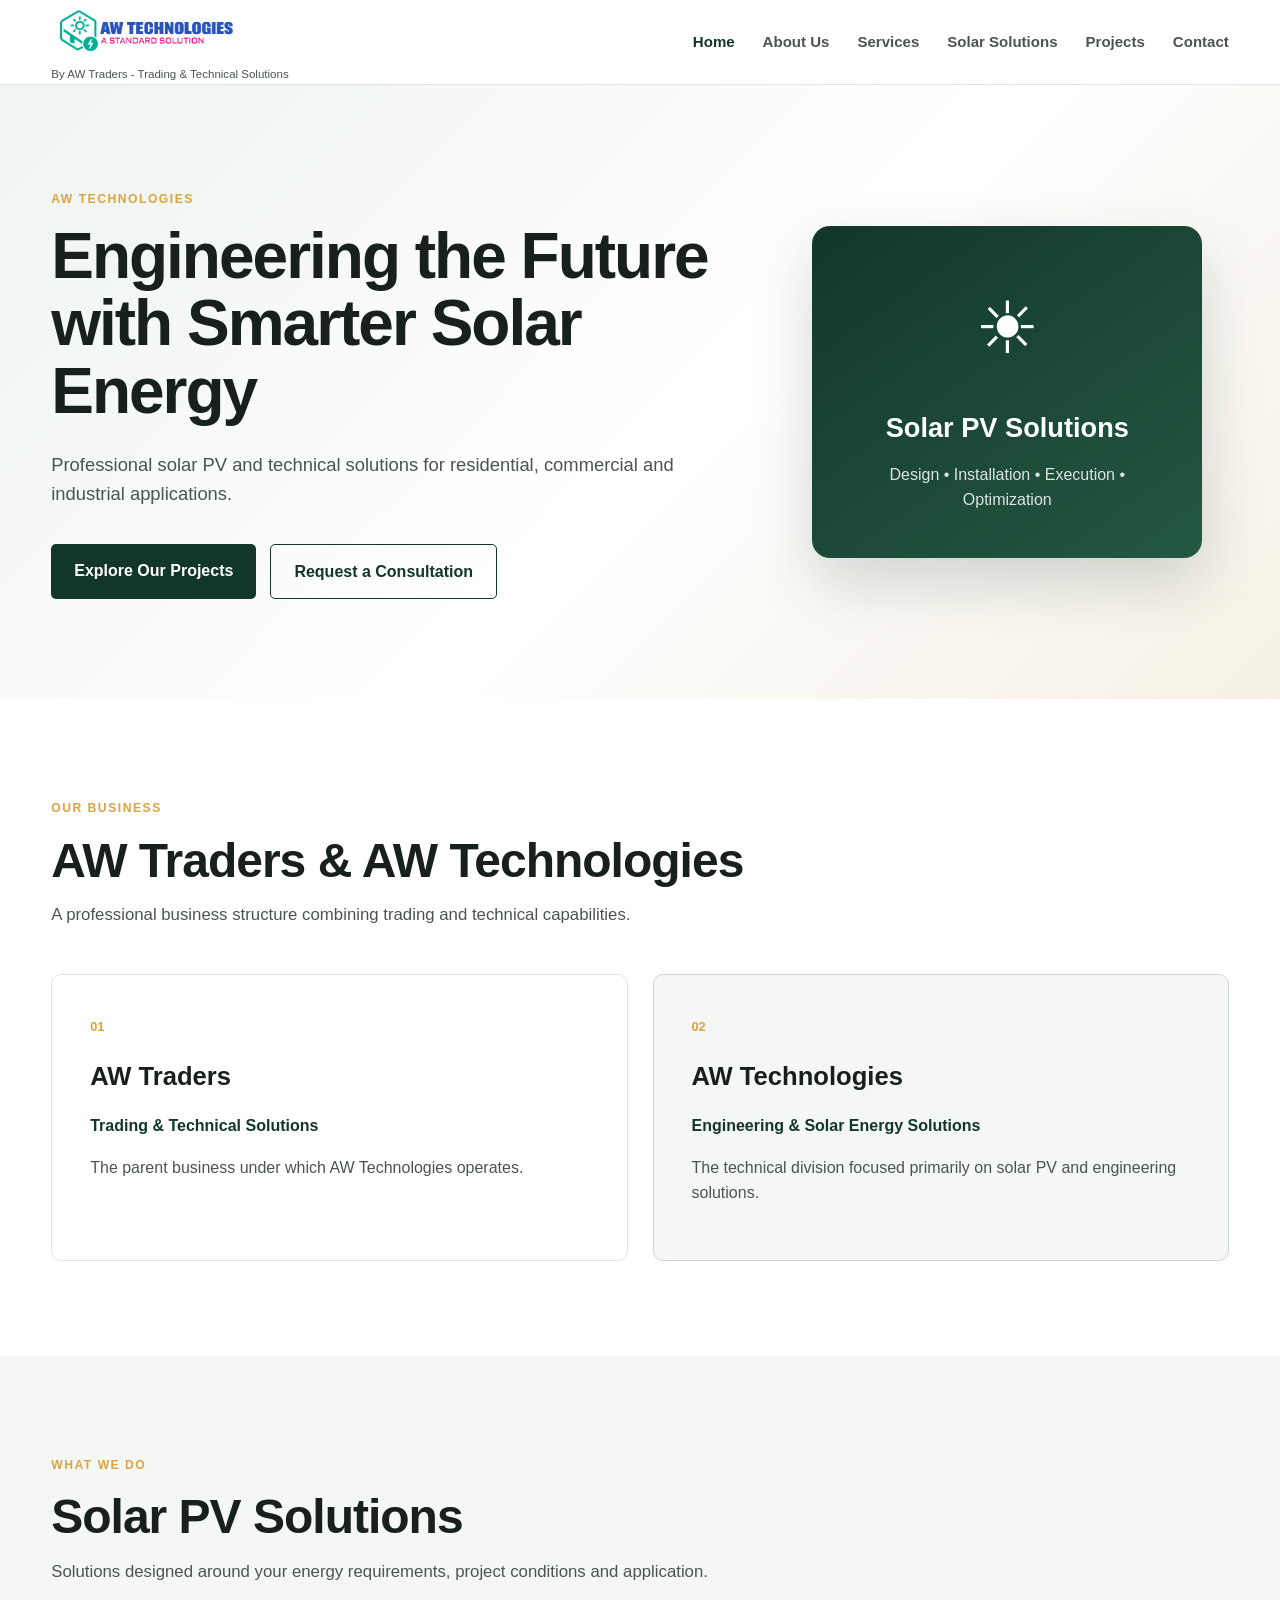
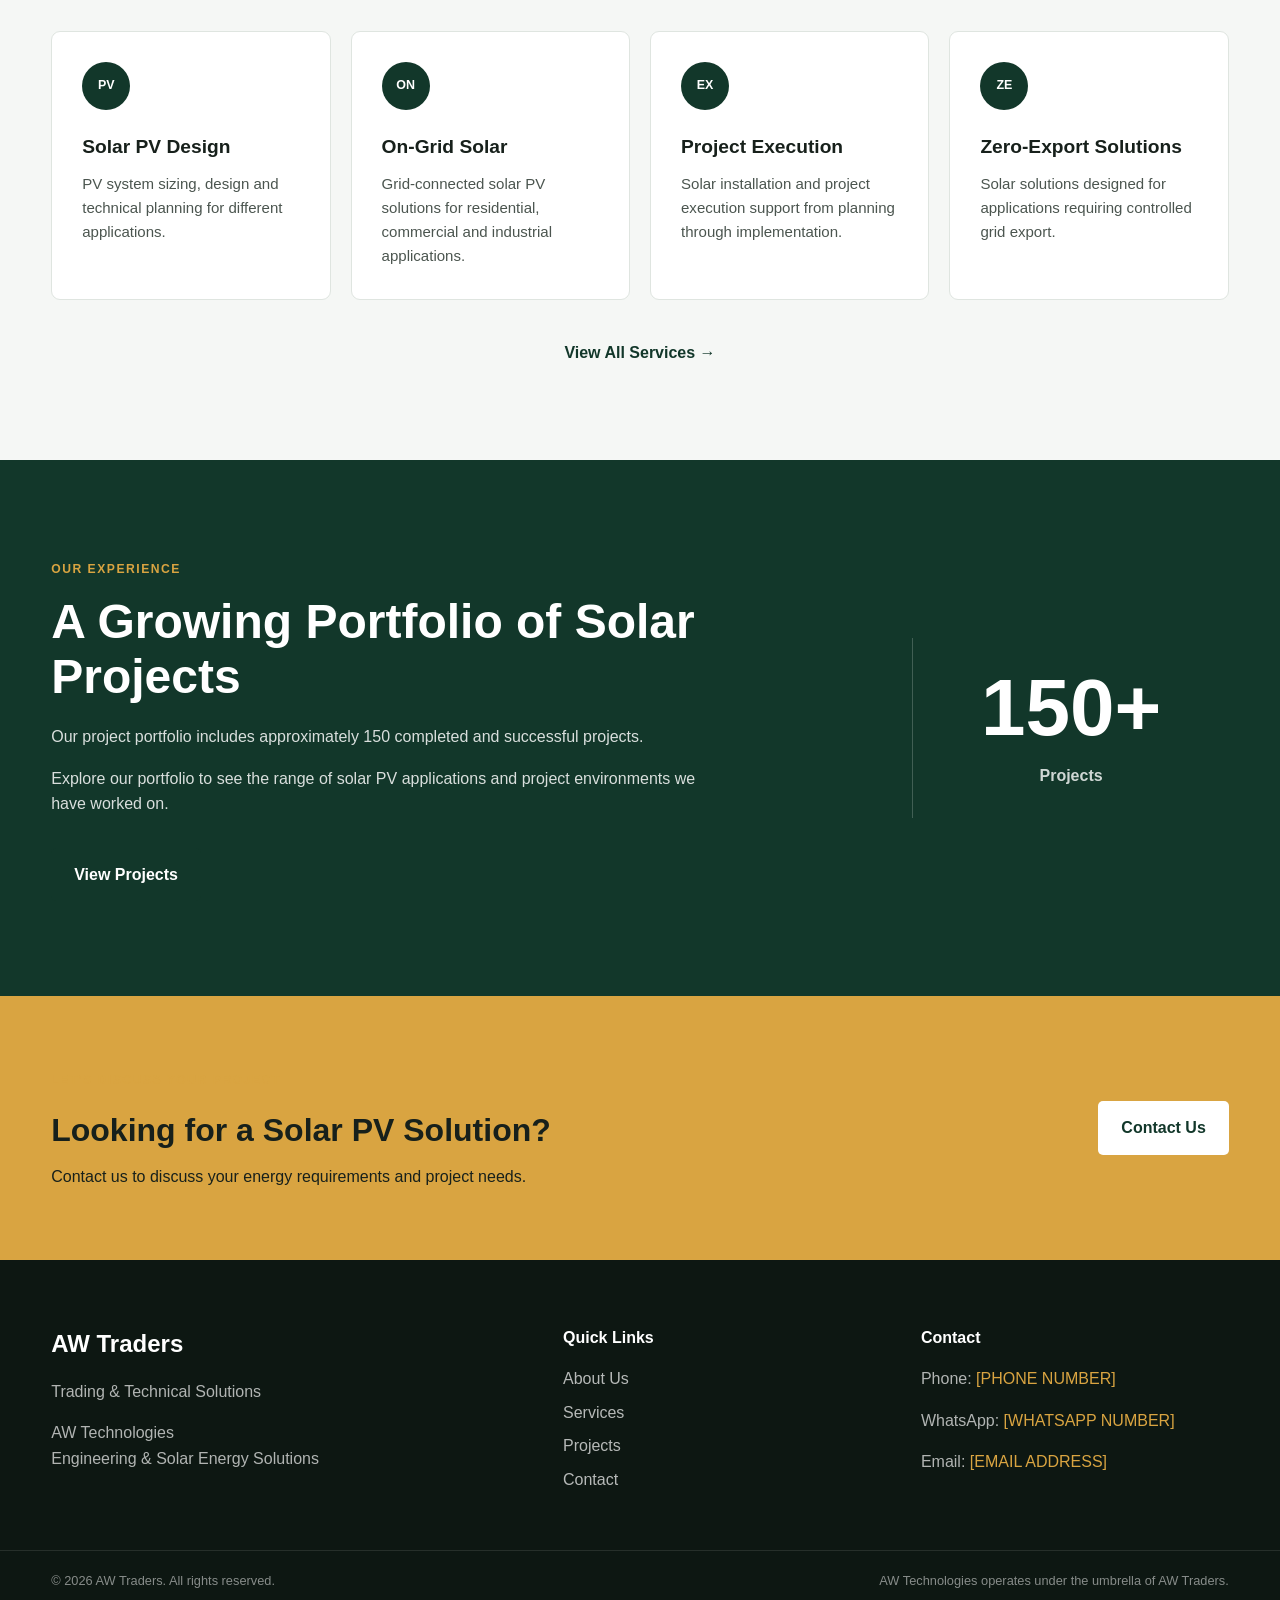
==== index.html @ 673d20a2 "Add files via upload" ====
<!DOCTYPE html>
<html lang="en">

<head>

    <meta charset="UTF-8">

    <meta
        name="viewport"
        content="width=device-width, initial-scale=1.0"
    >

    <title>
        AW Technologies | Solar PV & Technical Solutions
    </title>

    <meta
        name="description"
        content="AW Technologies provides solar PV design, consultancy, installation, project execution, zero-export solutions and technical services for residential, commercial and industrial applications."
    >

    <meta
        name="author"
        content="AW Traders"
    >

    <!-- Open Graph -->

    <meta
        property="og:title"
        content="AW Technologies | Solar PV & Technical Solutions"
    >

    <meta
        property="og:description"
        content="Solar PV design, consultancy, installation, project execution and technical solutions by AW Technologies."
    >

    <meta
        property="og:type"
        content="website"
    >

    <meta
        property="og:image"
        content="images/branding/aw-technologies-logo.png"
    >

    <!-- Temporary: update after domain is finalized -->

    <meta
        property="og:url"
    content="https://awtechnologies.pk/"
    >

    <link
    rel="canonical"
    href="https://awtechnologies.pk/"
>
    <link
        rel="stylesheet"
        href="css/style.css"
    >

    <!-- Organization Structured Data -->

<!-- Organization Structured Data -->

<script type="application/ld+json">
{
    "@context": "https://schema.org",
    "@type": "Organization",
    "name": "AW Technologies",
    "alternateName": "AW Traders",
    "description": "Solar PV and technical solutions for residential, commercial and industrial applications.",
    "logo": "https://awtechnologies.pk/images/branding/aw-technologies-logo.png",
    "image": "https://awtechnologies.pk/images/branding/aw-technologies-logo.png",
    "telephone": "+92-313-4385785",
    "url": "https://awtechnologies.pk/",
    "contactPoint": {
        "@type": "ContactPoint",
        "telephone": "+92-313-4385785",
        "contactType": "customer service"
    }
}
</script>

</head>

<body>

    <!-- =========================
         HEADER / NAVIGATION
    ========================== -->

    <header class="site-header">

        <div class="container nav-container">

            <a href="index.html" class="brand">

                <img
                    src="images/branding/aw-technologies-logo.png"
                    alt="AW Technologies"
                    class="site-logo-image"
                >
                <div class="brand-sub">
                    By AW Traders - Trading & Technical Solutions
                </div>
            </a>

            <button
                class="mobile-menu-button"
                id="mobileMenuButton"
                aria-label="Open navigation menu"
                aria-expanded="false"
            >
                ☰
            </button>

            <nav class="main-nav" id="mainNav">

                <a href="index.html" class="active">Home</a>

                <a href="about.html">About Us</a>

                <a href="services.html">Services</a>

                <a href="solar-solutions.html">Solar Solutions</a>

                <a href="projects.html">Projects</a>

                <a href="contact.html">Contact</a>

            </nav>

        </div>

    </header>


    <!-- =========================
         HERO SECTION
    ========================== -->

    <main>

        <section class="hero">

            <div class="container hero-content">

                <div class="hero-text">

                    <div class="division-label">
                        AW Technologies
                    </div>

                    <h1>
                        Engineering the Future
                        with Smarter Solar Energy
                    </h1>

                    <p class="hero-description">
                        Professional solar PV and technical solutions
                        for residential, commercial and industrial
                        applications.
                    </p>

                    <div class="hero-buttons">

                        <a href="projects.html" class="btn btn-primary">
                            Explore Our Projects
                        </a>

                        <a href="contact.html" class="btn btn-secondary">
                            Request a Consultation
                        </a>

                    </div>

                </div>

                <div class="hero-visual">

                    <div class="solar-card">

                        <div class="solar-icon">
                            ☀
                        </div>

                        <h2>
                            Solar PV Solutions
                        </h2>

                        <p>
                            Design • Installation • Execution •
                            Optimization
                        </p>

                    </div>

                </div>

            </div>

        </section>


        <!-- =========================
             COMPANY INTRODUCTION
        ========================== -->

        <section class="intro-section">

            <div class="container">

                <div class="section-heading">

                    <span class="section-label">
                        OUR BUSINESS
                    </span>

                    <h2>
                        AW Traders & AW Technologies
                    </h2>

                    <p>
                        A professional business structure combining
                        trading and technical capabilities.
                    </p>

                </div>


                <div class="business-grid">

                    <article class="business-card">

                        <span class="card-number">
                            01
                        </span>

                        <h3>
                            AW Traders
                        </h3>

                        <p>
                            Trading & Technical Solutions
                        </p>

                        <p class="card-description">
                            The parent business under which AW Technologies
                            operates.
                        </p>

                    </article>


                    <article class="business-card featured-card">

                        <span class="card-number">
                            02
                        </span>

                        <h3>
                            AW Technologies
                        </h3>

                        <p>
                            Engineering & Solar Energy Solutions
                        </p>

                        <p class="card-description">
                            The technical division focused primarily on
                            solar PV and engineering solutions.
                        </p>

                    </article>

                </div>

            </div>

        </section>


        <!-- =========================
             SERVICES PREVIEW
        ========================== -->

        <section class="services-preview">

            <div class="container">

                <div class="section-heading">

                    <span class="section-label">
                        WHAT WE DO
                    </span>

                    <h2>
                        Solar PV Solutions
                    </h2>

                    <p>
                        Solutions designed around your energy requirements,
                        project conditions and application.
                    </p>

                </div>


                <div class="service-grid">

                    <article class="service-card">

                        <div class="service-icon">
                            PV
                        </div>

                        <h3>
                            Solar PV Design
                        </h3>

                        <p>
                            PV system sizing, design and technical
                            planning for different applications.
                        </p>

                    </article>


                    <article class="service-card">

                        <div class="service-icon">
                            ON
                        </div>

                        <h3>
                            On-Grid Solar
                        </h3>

                        <p>
                            Grid-connected solar PV solutions for
                            residential, commercial and industrial
                            applications.
                        </p>

                    </article>


                    <article class="service-card">

                        <div class="service-icon">
                            EX
                        </div>

                        <h3>
                            Project Execution
                        </h3>

                        <p>
                            Solar installation and project execution
                            support from planning through implementation.
                        </p>

                    </article>


                    <article class="service-card">

                        <div class="service-icon">
                            ZE
                        </div>

                        <h3>
                            Zero-Export Solutions
                        </h3>

                        <p>
                            Solar solutions designed for applications
                            requiring controlled grid export.
                        </p>

                    </article>

                </div>


                <div class="center-button">

                    <a href="services.html" class="text-button">
                        View All Services →
                    </a>

                </div>

            </div>

        </section>


        <!-- =========================
             PROJECTS / CREDIBILITY
        ========================== -->

        <section class="projects-highlight">

            <div class="container projects-content">

                <div class="projects-text">

                    <span class="section-label">
                        OUR EXPERIENCE
                    </span>

                    <h2>
                        A Growing Portfolio of Solar Projects
                    </h2>

                    <p>
                        Our project portfolio includes approximately
                        150 completed and successful projects.
                    </p>

                    <p>
                        Explore our portfolio to see the range of
                        solar PV applications and project environments
                        we have worked on.
                    </p>

                    <a href="projects.html" class="btn btn-primary">
                        View Projects
                    </a>

                </div>


                <div class="project-stat">

                    <strong>
                        150+
                    </strong>

                    <span>
                        Projects
                    </span>

                </div>

            </div>

        </section>


        <!-- =========================
             CTA SECTION
        ========================== -->

        <section class="cta-section">

            <div class="container cta-content">

                <div>

                    <span class="section-label">
                        LET'S DISCUSS YOUR PROJECT
                    </span>

                    <h2>
                        Looking for a Solar PV Solution?
                    </h2>

                    <p>
                        Contact us to discuss your energy requirements
                        and project needs.
                    </p>

                </div>

                <a href="contact.html" class="btn btn-light">
                    Contact Us
                </a>

            </div>

        </section>

    </main>


    <!-- =========================
         FOOTER
    ========================== -->

    <footer class="site-footer">

        <div class="container footer-grid">

            <div>

                <div class="footer-brand">
                    AW Traders
                </div>

                <p>
                    Trading & Technical Solutions
                </p>

                <p>
                    AW Technologies<br>
                    Engineering & Solar Energy Solutions
                </p>

            </div>


            <div>

                <h3>
                    Quick Links
                </h3>

                <a href="about.html">
                    About Us
                </a>

                <a href="services.html">
                    Services
                </a>

                <a href="projects.html">
                    Projects
                </a>

                <a href="contact.html">
                    Contact
                </a>

            </div>


            <div>

                <h3>
                    Contact
                </h3>

                <p>
                    Phone:
                    <span class="placeholder">
                        [PHONE NUMBER]
                    </span>
                </p>

                <p>
                    WhatsApp:
                    <span class="placeholder">
                        [WHATSAPP NUMBER]
                    </span>
                </p>

                <p>
                    Email:
                    <span class="placeholder">
                        [EMAIL ADDRESS]
                    </span>
                </p>

            </div>

        </div>


        <div class="footer-bottom">

            <div class="container">

                <p>
                    © 2026 AW Traders. All rights reserved.
                </p>

                <p>
                    AW Technologies operates under the umbrella
                    of AW Traders.
                </p>

            </div>

        </div>

    </footer>


    <script src="js/main.js"></script>

</body>

</html>
---- css/style.css ----
/* =========================================
   AW TRADERS / AW TECHNOLOGIES
   MAIN WEBSITE STYLES
========================================= */


/* =========================================
   GLOBAL
========================================= */

:root {
    --primary: #12372a;
    --primary-dark: #0b241b;
    --accent: #d9a441;
    --light: #f5f7f5;
    --white: #ffffff;
    --dark: #17201b;
    --text: #4b554f;
    --border: #dfe5e0;
    --max-width: 1180px;
}

* {
    box-sizing: border-box;
}

html {
    scroll-behavior: smooth;
}

body {
    margin: 0;
    font-family: Arial, Helvetica, sans-serif;
    color: var(--dark);
    background: var(--white);
    line-height: 1.6;
}

a {
    color: inherit;
    text-decoration: none;
}

img {
    max-width: 100%;
    display: block;
}

.container {
    width: min(92%, var(--max-width));
    margin: 0 auto;
}


/* =========================================
   HEADER
========================================= */

.site-header {
    background: var(--white);
    border-bottom: 1px solid var(--border);
    position: sticky;
    top: 0;
    z-index: 1000;
}

.nav-container {
    min-height: 82px;
    display: flex;
    align-items: center;
    justify-content: space-between;
    gap: 30px;
}

.brand {
    display: block;
}

.brand-main {
    font-size: 1.55rem;
    font-weight: 800;
    letter-spacing: -0.5px;
}

.brand-sub {
    font-size: 0.72rem;
    color: var(--text);
    margin-top: 2px;
}

.main-nav {
    display: flex;
    align-items: center;
    gap: 28px;
}

.main-nav a {
    font-size: 0.94rem;
    font-weight: 600;
    color: var(--text);
    transition: 0.2s ease;
}

.main-nav a:hover,
.main-nav a.active {
    color: var(--primary);
}

.mobile-menu-button {
    display: none;
    border: 0;
    background: transparent;
    font-size: 1.8rem;
    cursor: pointer;
}


/* =========================================
   HERO
========================================= */

.hero {
    background:
        linear-gradient(
            135deg,
            #eef4ef 0%,
            #ffffff 55%,
            #f5f0e4 100%
        );

    padding: 100px 0;
}

.hero-content {
    display: grid;
    grid-template-columns: 1.2fr 0.8fr;
    gap: 70px;
    align-items: center;
}

.division-label,
.section-label {
    display: inline-block;
    font-size: 0.76rem;
    font-weight: 800;
    letter-spacing: 1.5px;
    text-transform: uppercase;
    color: var(--accent);
    margin-bottom: 14px;
}

.hero h1 {
    font-size: clamp(2.5rem, 5vw, 4.4rem);
    line-height: 1.05;
    letter-spacing: -2px;
    margin: 0 0 25px;
    max-width: 750px;
}

.hero-description {
    font-size: 1.15rem;
    color: var(--text);
    max-width: 650px;
    margin-bottom: 35px;
}

.hero-buttons {
    display: flex;
    flex-wrap: wrap;
    gap: 14px;
}

.btn {
    display: inline-block;
    padding: 14px 23px;
    border-radius: 5px;
    font-weight: 700;
    transition: 0.2s ease;
}

.btn-primary {
    background: var(--primary);
    color: var(--white);
}

.btn-primary:hover {
    background: var(--primary-dark);
    transform: translateY(-2px);
}

.btn-secondary {
    border: 1px solid var(--primary);
    color: var(--primary);
    background: transparent;
}

.btn-secondary:hover {
    background: var(--primary);
    color: var(--white);
}

.btn-light {
    background: var(--white);
    color: var(--primary);
}

.hero-visual {
    display: flex;
    justify-content: center;
}

.solar-card {
    width: min(100%, 390px);
    min-height: 330px;
    border-radius: 18px;
    padding: 45px 35px;
    display: flex;
    flex-direction: column;
    justify-content: center;
    text-align: center;

    background:
        linear-gradient(
            145deg,
            var(--primary),
            #245842
        );

    color: var(--white);
    box-shadow: 0 25px 60px rgba(18, 55, 42, 0.18);
}

.solar-icon {
    font-size: 4.5rem;
    margin-bottom: 20px;
}

.solar-card h2 {
    margin: 0 0 12px;
    font-size: 1.7rem;
}

.solar-card p {
    margin: 0;
    opacity: 0.85;
}


/* =========================================
   SECTION COMMON
========================================= */

.intro-section,
.services-preview,
.projects-highlight {
    padding: 95px 0;
}

.section-heading {
    max-width: 720px;
    margin-bottom: 45px;
}

.section-heading h2 {
    margin: 0 0 14px;
    font-size: clamp(2rem, 4vw, 3rem);
    line-height: 1.15;
    letter-spacing: -1px;
}

.section-heading p {
    color: var(--text);
    font-size: 1.05rem;
    margin: 0;
}


/* =========================================
   BUSINESS CARDS
========================================= */

.business-grid {
    display: grid;
    grid-template-columns: repeat(2, 1fr);
    gap: 25px;
}

.business-card {
    padding: 38px;
    border: 1px solid var(--border);
    border-radius: 10px;
    background: var(--white);
}

.featured-card {
    background: var(--light);
    border-color: #ccd8cf;
}

.card-number {
    font-size: 0.8rem;
    font-weight: 800;
    color: var(--accent);
}

.business-card h3 {
    font-size: 1.6rem;
    margin: 18px 0 5px;
}

.business-card > p:not(.card-description) {
    font-weight: 700;
    color: var(--primary);
}

.card-description {
    color: var(--text);
}


/* =========================================
   SERVICES
========================================= */

.services-preview {
    background: var(--light);
}

.service-grid {
    display: grid;
    grid-template-columns: repeat(4, 1fr);
    gap: 20px;
}

.service-card {
    background: var(--white);
    padding: 30px;
    border: 1px solid var(--border);
    border-radius: 9px;
}

.service-icon {
    width: 48px;
    height: 48px;
    display: grid;
    place-items: center;
    border-radius: 50%;
    background: var(--primary);
    color: var(--white);
    font-weight: 800;
    font-size: 0.78rem;
    margin-bottom: 22px;
}

.service-card h3 {
    margin: 0 0 10px;
    font-size: 1.2rem;
}

.service-card p {
    color: var(--text);
    font-size: 0.94rem;
    margin: 0;
}

.center-button {
    text-align: center;
    margin-top: 40px;
}

.text-button {
    font-weight: 800;
    color: var(--primary);
}


/* =========================================
   PROJECT HIGHLIGHT
========================================= */

.projects-highlight {
    background: var(--primary);
    color: var(--white);
}

.projects-content {
    display: grid;
    grid-template-columns: 1fr 0.4fr;
    gap: 70px;
    align-items: center;
}

.projects-text h2 {
    font-size: clamp(2rem, 4vw, 3rem);
    line-height: 1.15;
    margin: 0 0 20px;
}

.projects-text p {
    max-width: 680px;
    opacity: 0.84;
}

.projects-text .section-label {
    color: var(--accent);
}

.projects-text .btn {
    margin-top: 15px;
}

.project-stat {
    text-align: center;
    border-left: 1px solid rgba(255,255,255,0.2);
    padding: 30px;
}

.project-stat strong {
    display: block;
    font-size: 5rem;
    line-height: 1;
}

.project-stat span {
    display: block;
    margin-top: 15px;
    opacity: 0.8;
    font-weight: 700;
}


/* =========================================
   CTA
========================================= */

.cta-section {
    padding: 70px 0;
    background: var(--accent);
}

.cta-content {
    display: flex;
    align-items: center;
    justify-content: space-between;
    gap: 30px;
}

.cta-content h2 {
    margin: 0 0 8px;
    font-size: 2rem;
}

.cta-content p {
    margin: 0;
}


/* =========================================
   FOOTER
========================================= */

.site-footer {
    background: #0d1712;
    color: var(--white);
    padding-top: 65px;
}

.footer-grid {
    display: grid;
    grid-template-columns: 1.5fr 1fr 1fr;
    gap: 50px;
    padding-bottom: 50px;
}

.footer-brand {
    font-size: 1.5rem;
    font-weight: 800;
}

.footer-grid p {
    color: rgba(255,255,255,0.68);
}

.footer-grid h3 {
    font-size: 1rem;
    margin-top: 0;
}

.footer-grid a {
    display: block;
    color: rgba(255,255,255,0.7);
    margin-bottom: 8px;
}

.footer-grid a:hover {
    color: var(--white);
}

.placeholder {
    color: var(--accent);
}

.footer-bottom {
    border-top: 1px solid rgba(255,255,255,0.1);
    padding: 20px 0;
}

.footer-bottom .container {
    display: flex;
    justify-content: space-between;
    gap: 20px;
}

.footer-bottom p {
    color: rgba(255,255,255,0.5);
    font-size: 0.8rem;
    margin: 0;
}


/* =========================================
   MOBILE
========================================= */

@media (max-width: 900px) {

    .hero-content {
        grid-template-columns: 1fr;
        gap: 45px;
    }

    .service-grid {
        grid-template-columns: repeat(2, 1fr);
    }

    .projects-content {
        grid-template-columns: 1fr;
    }

    .project-stat {
        border-left: 0;
        border-top: 1px solid rgba(255,255,255,0.2);
    }

}


@media (max-width: 700px) {

    .nav-container {
        min-height: 72px;
    }

    .mobile-menu-button {
        display: block;
    }

    .main-nav {
        position: absolute;
        top: 72px;
        left: 0;
        right: 0;

        display: none;
        flex-direction: column;
        align-items: flex-start;
        gap: 0;

        background: var(--white);
        border-bottom: 1px solid var(--border);
        padding: 10px 4%;
    }

    .main-nav.open {
        display: flex;
    }

    .main-nav a {
        width: 100%;
        padding: 13px 0;
        border-bottom: 1px solid var(--border);
    }

    .hero {
        padding: 70px 0;
    }

    .hero h1 {
        letter-spacing: -1px;
    }

    .business-grid,
    .service-grid {
        grid-template-columns: 1fr;
    }

    .intro-section,
    .services-preview,
    .projects-highlight {
        padding: 70px 0;
    }

    .cta-content {
        align-items: flex-start;
        flex-direction: column;
    }

    .footer-grid {
        grid-template-columns: 1fr;
        gap: 30px;
    }

    .footer-bottom .container {
        flex-direction: column;
    }

}

/* =========================================
   INNER PAGE HERO
========================================= */

.page-hero {
    padding: 90px 0;
    background:
        linear-gradient(
            135deg,
            #eef4ef,
            #ffffff
        );
}

.page-hero h1 {
    font-size: clamp(2.4rem, 5vw, 4rem);
    line-height: 1.1;
    letter-spacing: -1.5px;
    margin: 0 0 15px;
}

.page-hero p {
    color: var(--text);
    font-size: 1.1rem;
    margin: 0;
}


/* =========================================
   CONTENT SECTIONS
========================================= */

.content-section {
    padding: 90px 0;
}

.light-section {
    background: var(--light);
}

.dark-section {
    background: var(--primary);
    color: var(--white);
}

.two-column {
    display: grid;
    grid-template-columns: 1fr 1fr;
    gap: 70px;
    align-items: center;
}

.two-column h2 {
    font-size: clamp(2rem, 4vw, 3rem);
    line-height: 1.15;
    margin: 0 0 20px;
}

.two-column p {
    color: var(--text);
}

.dark-section p {
    color: rgba(255,255,255,0.78);
}


/* =========================================
   INFORMATION PANEL
========================================= */

.info-panel {
    padding: 55px 40px;
    min-height: 260px;

    display: flex;
    flex-direction: column;
    justify-content: center;

    border-radius: 12px;

    background:
        linear-gradient(
            145deg,
            var(--primary),
            #245842
        );

    color: var(--white);
    box-shadow: 0 20px 50px rgba(18, 55, 42, 0.15);
}

.light-section .info-panel {
    background:
        linear-gradient(
            145deg,
            #ffffff,
            #edf3ee
        );

    color: var(--dark);
    border: 1px solid var(--border);
    box-shadow: none;
}

.panel-number {
    color: var(--accent);
    font-weight: 800;
    font-size: 0.8rem;
    letter-spacing: 1px;
}

.info-panel h3 {
    font-size: 2rem;
    margin: 15px 0 5px;
}

.info-panel p {
    color: rgba(255,255,255,0.75);
}

.light-section .info-panel p {
    color: var(--text);
}


/* =========================================
   CAPABILITIES
========================================= */

.capability-grid {
    display: grid;
    grid-template-columns: repeat(3, 1fr);
    gap: 20px;
}

.capability-item {
    padding: 30px;
    border: 1px solid var(--border);
    border-radius: 9px;
    background: var(--white);
}

.capability-item h3 {
    margin: 0 0 10px;
    font-size: 1.15rem;
}

.capability-item p {
    margin: 0;
    color: var(--text);
    font-size: 0.94rem;
}


/* =========================================
   APPROACH
========================================= */

.approach-grid {
    display: grid;
    grid-template-columns: repeat(4, 1fr);
    gap: 20px;
}

.approach-grid > div {
    padding: 28px;
    border: 1px solid rgba(255,255,255,0.15);
    border-radius: 9px;
}

.approach-grid span {
    color: var(--accent);
    font-weight: 800;
}

.approach-grid h3 {
    margin: 15px 0 8px;
}

.approach-grid p {
    margin: 0;
}


/* =========================================
   PLACEHOLDER INFORMATION
========================================= */

.information-placeholder {
    padding: 40px;
    border: 1px dashed #b9c5bc;
    border-radius: 10px;
    background: #fafcfb;
}

.information-placeholder h2 {
    margin-top: 0;
}

.information-placeholder li {
    margin-bottom: 10px;
    color: var(--text);
}


/* =========================================
   ABOUT PAGE MOBILE
========================================= */

@media (max-width: 900px) {

    .two-column {
        grid-template-columns: 1fr;
        gap: 40px;
    }

    .capability-grid {
        grid-template-columns: repeat(2, 1fr);
    }

    .approach-grid {
        grid-template-columns: repeat(2, 1fr);
    }

}


@media (max-width: 600px) {

    .page-hero {
        padding: 65px 0;
    }

    .content-section {
        padding: 65px 0;
    }

    .capability-grid,
    .approach-grid {
        grid-template-columns: 1fr;
    }

    .information-placeholder {
        padding: 25px;
    }

}

/* =========================================
   SERVICES PAGE
========================================= */

.service-detail-grid {
    display: grid;
    grid-template-columns: repeat(2, 1fr);
    gap: 24px;
}

.service-detail-card {
    padding: 35px;
    border: 1px solid var(--border);
    border-radius: 10px;
    background: var(--white);
    transition: transform 0.2s ease, box-shadow 0.2s ease;
}

.service-detail-card:hover {
    transform: translateY(-4px);
    box-shadow: 0 15px 35px rgba(0, 0, 0, 0.07);
}

.service-detail-number {
    color: var(--accent);
    font-weight: 800;
    font-size: 0.8rem;
    letter-spacing: 1px;
    margin-bottom: 15px;
}

.service-detail-card h3 {
    font-size: 1.4rem;
    margin: 0 0 12px;
}

.service-detail-card > p {
    color: var(--text);
    margin-bottom: 20px;
}

.service-detail-card ul {
    padding-left: 20px;
    margin-bottom: 0;
}

.service-detail-card li {
    margin-bottom: 6px;
    color: var(--text);
}


/* =========================================
   APPLICATIONS
========================================= */

.application-grid {
    display: grid;
    grid-template-columns: repeat(4, 1fr);
    gap: 20px;
}

.application-card {
    padding: 30px;
    border-radius: 9px;
    background: var(--white);
    border: 1px solid var(--border);
}

.application-card h3 {
    margin: 0 0 10px;
}

.application-card p {
    color: var(--text);
    margin: 0;
}


/* =========================================
   SERVICES MOBILE
========================================= */

@media (max-width: 900px) {

    .application-grid {
        grid-template-columns: repeat(2, 1fr);
    }

}


@media (max-width: 650px) {

    .service-detail-grid,
    .application-grid {
        grid-template-columns: 1fr;
    }

}

/* =========================================
   SOLAR SOLUTIONS
========================================= */

.solar-solution-panel {
    min-height: 320px;

    display: flex;
    flex-direction: column;
    align-items: center;
    justify-content: center;

    text-align: center;

    border-radius: 15px;

    background:
        linear-gradient(
            145deg,
            var(--primary),
            #245842
        );

    color: var(--white);

    box-shadow: 0 20px 50px rgba(18, 55, 42, 0.16);
}

.large-solar-icon {
    font-size: 5rem;
    margin-bottom: 15px;
}

.solar-solution-panel h3 {
    font-size: 2rem;
    margin: 0 0 5px;
}

.solar-solution-panel p {
    color: rgba(255,255,255,0.75);
}


/* =========================================
   SOLUTION CARDS
========================================= */

.solution-grid {
    display: grid;
    grid-template-columns: repeat(3, 1fr);
    gap: 24px;
}

.solution-card {
    background: var(--white);
    border: 1px solid var(--border);
    border-radius: 10px;
    padding: 35px;

    transition:
        transform 0.2s ease,
        box-shadow 0.2s ease;
}

.solution-card:hover {
    transform: translateY(-4px);
    box-shadow: 0 15px 35px rgba(0, 0, 0, 0.07);
}

.solution-number {
    color: var(--accent);
    font-size: 0.8rem;
    font-weight: 800;
    letter-spacing: 1px;
    margin-bottom: 15px;
}

.solution-card h3 {
    margin: 0 0 12px;
    font-size: 1.35rem;
}

.solution-card > p {
    color: var(--text);
}

.solution-card ul {
    padding-left: 20px;
    margin-bottom: 0;
}

.solution-card li {
    color: var(--text);
    margin-bottom: 6px;
}


/* =========================================
   SOLAR PROCESS
========================================= */

.solar-process {
    display: grid;
    grid-template-columns: repeat(4, 1fr);
    gap: 20px;
}

.process-item {
    padding: 30px;
    border: 1px solid var(--border);
    border-radius: 10px;
    background: var(--white);
}

.process-item span {
    color: var(--accent);
    font-weight: 800;
}

.process-item h3 {
    margin: 15px 0 8px;
}

.process-item p {
    color: var(--text);
    margin: 0;
}


/* =========================================
   SOLAR SOLUTIONS MOBILE
========================================= */

@media (max-width: 900px) {

    .solution-grid {
        grid-template-columns: repeat(2, 1fr);
    }

    .solar-process {
        grid-template-columns: repeat(2, 1fr);
    }

}


@media (max-width: 600px) {

    .solution-grid,
    .solar-process {
        grid-template-columns: 1fr;
    }

    .solar-solution-panel {
        min-height: 260px;
    }

}
/* =========================================
   SOLAR SOLUTIONS
========================================= */

.solar-solution-panel {
    min-height: 320px;

    display: flex;
    flex-direction: column;
    align-items: center;
    justify-content: center;

    text-align: center;

    border-radius: 15px;

    background:
        linear-gradient(
            145deg,
            var(--primary),
            #245842
        );

    color: var(--white);

    box-shadow: 0 20px 50px rgba(18, 55, 42, 0.16);
}

.large-solar-icon {
    font-size: 5rem;
    margin-bottom: 15px;
}

.solar-solution-panel h3 {
    font-size: 2rem;
    margin: 0 0 5px;
}

.solar-solution-panel p {
    color: rgba(255,255,255,0.75);
}


/* =========================================
   SOLUTION CARDS
========================================= */

.solution-grid {
    display: grid;
    grid-template-columns: repeat(3, 1fr);
    gap: 24px;
}

.solution-card {
    background: var(--white);
    border: 1px solid var(--border);
    border-radius: 10px;
    padding: 35px;

    transition:
        transform 0.2s ease,
        box-shadow 0.2s ease;
}

.solution-card:hover {
    transform: translateY(-4px);
    box-shadow: 0 15px 35px rgba(0, 0, 0, 0.07);
}

.solution-number {
    color: var(--accent);
    font-size: 0.8rem;
    font-weight: 800;
    letter-spacing: 1px;
    margin-bottom: 15px;
}

.solution-card h3 {
    margin: 0 0 12px;
    font-size: 1.35rem;
}

.solution-card > p {
    color: var(--text);
}

.solution-card ul {
    padding-left: 20px;
    margin-bottom: 0;
}

.solution-card li {
    color: var(--text);
    margin-bottom: 6px;
}


/* =========================================
   SOLAR PROCESS
========================================= */

.solar-process {
    display: grid;
    grid-template-columns: repeat(4, 1fr);
    gap: 20px;
}

.process-item {
    padding: 30px;
    border: 1px solid var(--border);
    border-radius: 10px;
    background: var(--white);
}

.process-item span {
    color: var(--accent);
    font-weight: 800;
}

.process-item h3 {
    margin: 15px 0 8px;
}

.process-item p {
    color: var(--text);
    margin: 0;
}


/* =========================================
   SOLAR SOLUTIONS MOBILE
========================================= */

@media (max-width: 900px) {

    .solution-grid {
        grid-template-columns: repeat(2, 1fr);
    }

    .solar-process {
        grid-template-columns: repeat(2, 1fr);
    }

}


@media (max-width: 600px) {

    .solution-grid,
    .solar-process {
        grid-template-columns: 1fr;
    }

    .solar-solution-panel {
        min-height: 260px;
    }

}
/* =========================================
   PROJECT PORTFOLIO
========================================= */

.project-filters {
    display: grid;
    grid-template-columns: 2fr 1fr;
    gap: 20px;
    margin-bottom: 45px;
    padding: 25px;
    background: var(--light);
    border: 1px solid var(--border);
    border-radius: 10px;
}

.project-filters label {
    display: block;
    margin-bottom: 8px;
    font-size: 0.85rem;
    font-weight: 700;
}

.project-filters input,
.project-filters select {
    width: 100%;
    padding: 13px 15px;
    border: 1px solid #cbd5ce;
    border-radius: 6px;
    background: var(--white);
    font: inherit;
    color: var(--dark);
}

.project-filters input:focus,
.project-filters select:focus {
    outline: 2px solid var(--accent);
    outline-offset: 1px;
}


/* =========================================
   PROJECT GRID
========================================= */

.project-grid {
    display: grid;
    grid-template-columns: repeat(3, 1fr);
    gap: 25px;
}

.project-card {
    overflow: hidden;
    border: 1px solid var(--border);
    border-radius: 10px;
    background: var(--white);

    transition:
        transform 0.2s ease,
        box-shadow 0.2s ease;
}

.project-card:hover {
    transform: translateY(-4px);
    box-shadow: 0 15px 35px rgba(0, 0, 0, 0.08);
}


/* =========================================
   PROJECT IMAGE
========================================= */

.project-image {
    width: 100%;
    height: 220px;
    overflow: hidden;
    background: #e8eee9;
}

.project-image img {
    width: 100%;
    height: 100%;
    object-fit: cover;
    display: block;
}

.project-image-placeholder {
    width: 100%;
    height: 100%;

    display: flex;
    align-items: center;
    justify-content: center;

    background:
        linear-gradient(
            135deg,
            #dce8df,
            #f3f6f4
        );

    color: var(--primary);
    font-weight: 800;
    font-size: 1.1rem;
}


/* =========================================
   PROJECT CARD CONTENT
========================================= */

.project-card-content {
    padding: 25px;
}

.project-category {
    display: inline-block;
    margin-bottom: 10px;

    color: var(--accent);

    font-size: 0.75rem;
    font-weight: 800;
    letter-spacing: 0.5px;
    text-transform: uppercase;
}

.project-card h3 {
    margin: 0 0 12px;
    font-size: 1.25rem;
    line-height: 1.3;
}

.project-meta {
    display: flex;
    justify-content: space-between;
    gap: 15px;

    margin-bottom: 15px;

    font-size: 0.85rem;
    font-weight: 600;
    color: var(--text);
}

.project-card-content > p {
    color: var(--text);
    font-size: 0.92rem;
    line-height: 1.6;
}

.project-card-footer {
    display: flex;
    align-items: center;
    justify-content: space-between;

    margin-top: 20px;
    padding-top: 18px;

    border-top: 1px solid var(--border);
}

.project-card-footer > span {
    font-size: 0.8rem;
    font-weight: 700;
    color: var(--text);
}

.project-link {
    color: var(--primary);
    font-weight: 700;
    text-decoration: none;
}

.project-link:hover {
    color: var(--accent);
}


/* =========================================
   EMPTY / ERROR STATES
========================================= */

.project-empty,
.project-error {
    grid-column: 1 / -1;

    padding: 50px;
    text-align: center;

    border: 1px dashed var(--border);
    border-radius: 10px;
    background: var(--light);
}

.project-empty h3,
.project-error h3 {
    margin-top: 0;
}


/* =========================================
   PORTFOLIO NOTE
========================================= */

.portfolio-note {
    max-width: 800px;
}

.portfolio-note h2 {
    margin-top: 0;
}

.portfolio-note p {
    color: var(--text);
}


/* =========================================
   PROJECT MOBILE
========================================= */

@media (max-width: 950px) {

    .project-grid {
        grid-template-columns: repeat(2, 1fr);
    }

}


@media (max-width: 700px) {

    .project-filters {
        grid-template-columns: 1fr;
    }

    .project-grid {
        grid-template-columns: 1fr;
    }

    .project-image {
        height: 230px;
    }

}
/* =========================================
   PROJECT DETAILS PAGE
========================================= */

.project-detail-layout {
    display: grid;
    grid-template-columns: minmax(0, 2fr) minmax(280px, 1fr);
    gap: 40px;
    align-items: start;
}

.project-detail-main {
    min-width: 0;
}

.project-detail-image {
    width: 100%;
    min-height: 420px;
    overflow: hidden;
    border-radius: 12px;
    background: #e8eee9;
    border: 1px solid var(--border);
}

.project-detail-image img {
    width: 100%;
    height: 100%;
    min-height: 420px;
    display: block;
    object-fit: cover;
}

.project-detail-description {
    margin-top: 35px;
}

.project-detail-description h2 {
    margin: 8px 0 15px;
    font-size: 1.8rem;
}

.project-detail-description p {
    color: var(--text);
    line-height: 1.8;
    font-size: 1rem;
    margin: 0;
}


/* PROJECT GALLERY */

.project-gallery {
    display: grid;
    grid-template-columns: repeat(3, 1fr);
    gap: 15px;
    margin-top: 20px;
}

.project-gallery-item {
    height: 150px;
    overflow: hidden;
    border-radius: 8px;
    border: 1px solid var(--border);
    background: #e8eee9;
}

.project-gallery-item img {
    width: 100%;
    height: 100%;
    display: block;
    object-fit: cover;
}


/* PROJECT INFORMATION PANEL */

.project-info-panel {
    padding: 30px;
    border: 1px solid var(--border);
    border-radius: 12px;
    background: var(--light);
}

.project-info-panel h3 {
    margin: 0 0 20px;
    font-size: 1.25rem;
}

.project-info-row {
    display: flex;
    flex-direction: column;
    gap: 5px;
    padding: 15px 0;
    border-bottom: 1px solid var(--border);
}

.project-info-row:first-of-type {
    padding-top: 0;
}

.project-info-row:last-child {
    border-bottom: none;
    padding-bottom: 0;
}

.project-info-row span {
    color: var(--text);
    font-size: 0.78rem;
    font-weight: 700;
    text-transform: uppercase;
    letter-spacing: 0.4px;
}

.project-info-row strong {
    color: var(--dark);
    font-size: 0.95rem;
    line-height: 1.4;
}


/* SIDEBAR CTA */

.project-sidebar-cta {
    margin-top: 25px;
    padding: 30px;
    border-radius: 12px;
    background: var(--primary);
    color: var(--white);
}

.project-sidebar-cta h3 {
    margin-top: 0;
    margin-bottom: 12px;
}

.project-sidebar-cta p {
    margin-bottom: 20px;
    line-height: 1.6;
}


/* LOADING STATE */

.project-details-loading {
    padding: 60px 20px;
    text-align: center;
    color: var(--text);
    border: 1px dashed var(--border);
    border-radius: 10px;
}


/* PROJECT ERROR */

.project-error {
    padding: 60px 30px;
    text-align: center;
}

.project-error h2 {
    margin-top: 0;
}

.project-error p {
    color: var(--text);
    margin-bottom: 25px;
}


/* RESPONSIVE */

@media (max-width: 900px) {

    .project-detail-layout {
        grid-template-columns: 1fr;
    }

    .project-detail-image,
    .project-detail-image img {
        min-height: 350px;
    }

}

@media (max-width: 600px) {

    .project-detail-image,
    .project-detail-image img {
        min-height: 250px;
    }

    .project-gallery {
        grid-template-columns: repeat(2, 1fr);
    }

    .project-gallery-item {
        height: 120px;
    }

    .project-info-panel,
    .project-sidebar-cta {
        padding: 22px;
    }

}
/* =========================================
CONTACT PAGE
========================================= */

.contact-layout {
display: grid;
grid-template-columns: minmax(0, 0.9fr) minmax(0, 1.1fr);
gap: 50px;
align-items: start;
}

/* =========================================
CONTACT INFORMATION
========================================= */

.contact-info {
padding-right: 20px;
}

.contact-info h2 {
margin: 8px 0 18px;
font-size: 2rem;
line-height: 1.25;
}

.contact-info > p {
color: var(--text);
line-height: 1.8;
margin-bottom: 35px;
}

.contact-item {
display: flex;
align-items: flex-start;
gap: 15px;
padding: 18px 0;
border-bottom: 1px solid var(--border);
}

.contact-item:last-child {
border-bottom: none;
}

.contact-item-icon {
width: 42px;
height: 42px;
flex-shrink: 0;
display: flex;
align-items: center;
justify-content: center;
border-radius: 8px;
background: var(--light);
color: var(--primary);
font-size: 0.68rem;
font-weight: 800;
letter-spacing: 0.4px;
}

.contact-item div:last-child {
display: flex;
flex-direction: column;
gap: 4px;
}

.contact-item span {
color: var(--text);
font-size: 0.75rem;
font-weight: 700;
text-transform: uppercase;
letter-spacing: 0.5px;
}

.contact-item a,
.contact-item strong {
color: var(--dark);
font-size: 0.95rem;
line-height: 1.5;
text-decoration: none;
}

.contact-item a:hover {
color: var(--accent);
}

/* =========================================
CONTACT PAGE
========================================= */

.contact-layout {
display: grid;
grid-template-columns: minmax(0, 0.9fr) minmax(0, 1.1fr);
gap: 50px;
align-items: start;
width: 100%;
box-sizing: border-box;
}

/* =========================================
CONTACT INFORMATION
========================================= */

.contact-info {
padding-right: 20px;
min-width: 0;
box-sizing: border-box;
}

.contact-info h2 {
margin: 8px 0 18px;
font-size: 2rem;
line-height: 1.25;
}

.contact-info > p {
color: var(--text);
line-height: 1.8;
margin-bottom: 35px;
}

.contact-item {
display: flex;
align-items: flex-start;
gap: 15px;
padding: 18px 0;
border-bottom: 1px solid var(--border);
min-width: 0;
}

.contact-item:last-child {
border-bottom: none;
}

.contact-item-icon {
width: 42px;
height: 42px;
min-width: 42px;
flex-shrink: 0;
display: flex;
align-items: center;
justify-content: center;
border-radius: 8px;
background: var(--light);
color: var(--primary);
font-size: 0.68rem;
font-weight: 800;
letter-spacing: 0.4px;
}

.contact-item div:last-child {
display: flex;
flex-direction: column;
gap: 4px;
min-width: 0;
}

.contact-item span {
color: var(--text);
font-size: 0.75rem;
font-weight: 700;
text-transform: uppercase;
letter-spacing: 0.5px;
}

.contact-item a,
.contact-item strong {
color: var(--dark);
font-size: 0.95rem;
line-height: 1.5;
text-decoration: none;
overflow-wrap: anywhere;
word-break: break-word;
}

.contact-item a:hover {
color: var(--accent);
}

/* =========================================
CONTACT FORM
========================================= */

.contact-form-wrapper {
padding: 35px;
border: 1px solid var(--border);
border-radius: 12px;
background: var(--white);
min-width: 0;
box-sizing: border-box;
}

.contact-form-wrapper h2 {
margin: 8px 0 12px;
font-size: 1.8rem;
}

.contact-form-wrapper > p {
color: var(--text);
line-height: 1.7;
margin-bottom: 30px;
}

.contact-form {
display: grid;
grid-template-columns: repeat(2, minmax(0, 1fr));
gap: 20px;
width: 100%;
min-width: 0;
}

.form-group {
display: flex;
flex-direction: column;
min-width: 0;
}

.form-group-full {
grid-column: 1 / -1;
}

.form-group label {
margin-bottom: 8px;
color: var(--dark);
font-size: 0.85rem;
font-weight: 700;
}

.form-group input,
.form-group select,
.form-group textarea {
width: 100%;
max-width: 100%;
min-width: 0;
padding: 13px 14px;
border: 1px solid #cbd5ce;
border-radius: 6px;
background: var(--white);
color: var(--dark);
font: inherit;
box-sizing: border-box;
}

.form-group textarea {
resize: vertical;
min-height: 140px;
}

.form-group input::placeholder,
.form-group textarea::placeholder {
color: #8a948d;
}

.form-group input:focus,
.form-group select:focus,
.form-group textarea:focus {
outline: 2px solid var(--accent);
outline-offset: 1px;
border-color: var(--accent);
}

/* =========================================
FORM SUBMIT
========================================= */

.form-submit {
grid-column: 1 / -1;
margin-top: 5px;
}

.form-submit .btn {
border: none;
cursor: pointer;
}

/* =========================================
FORM MESSAGE
========================================= */

.form-message {
margin-top: 20px;
padding: 14px 16px;
border-radius: 6px;
display: none;
font-size: 0.9rem;
line-height: 1.5;
}

/* =========================================
CONTACT CTA
========================================= */

.section-alt {
background: var(--light);
}

.cta-box {
display: flex;
align-items: center;
justify-content: space-between;
gap: 30px;
padding: 40px;
border: 1px solid var(--border);
border-radius: 12px;
background: var(--white);
}

.cta-box h2 {
margin: 8px 0 10px;
}

.cta-box p {
margin: 0;
color: var(--text);
}

/* =========================================
TABLET
========================================= */

@media (max-width: 850px) {


.contact-layout {
    grid-template-columns: 1fr;
    gap: 35px;
}

.contact-info {
    padding-right: 0;
}


}

/* =========================================
MOBILE
========================================= */

@media (max-width: 650px) {

.contact-layout {
    display: block;
    width: 100%;
}

.contact-info {
    width: 100%;
    padding-right: 0;
    margin-bottom: 30px;
}

.contact-info h2 {
    font-size: 1.7rem;
}

.contact-item {
    width: 100%;
    box-sizing: border-box;
}

.contact-form-wrapper {
    width: 100%;
    max-width: 100%;
    padding: 25px 20px;
    box-sizing: border-box;
}

.contact-form-wrapper h2 {
    font-size: 1.55rem;
}

.contact-form {
    display: block;
    width: 100%;
}

.form-group {
    width: 100%;
    margin-bottom: 20px;
}

.form-group-full {
    width: 100%;
}

.form-submit {
    width: 100%;
    margin-top: 5px;
}

.form-submit .btn {
    max-width: 100%;
}

.cta-box {
    flex-direction: column;
    align-items: flex-start;
    padding: 30px 25px;
}

}
/* =========================================
   AW TECHNOLOGIES LOGO
========================================= */

.site-logo-image {
    display: block;
    width: 190px;
    height: auto;
    max-width: 100%;
}

/* MOBILE LOGO */

@media (max-width: 700px) {
    .site-logo-image {
        width: 145px;
    }
}
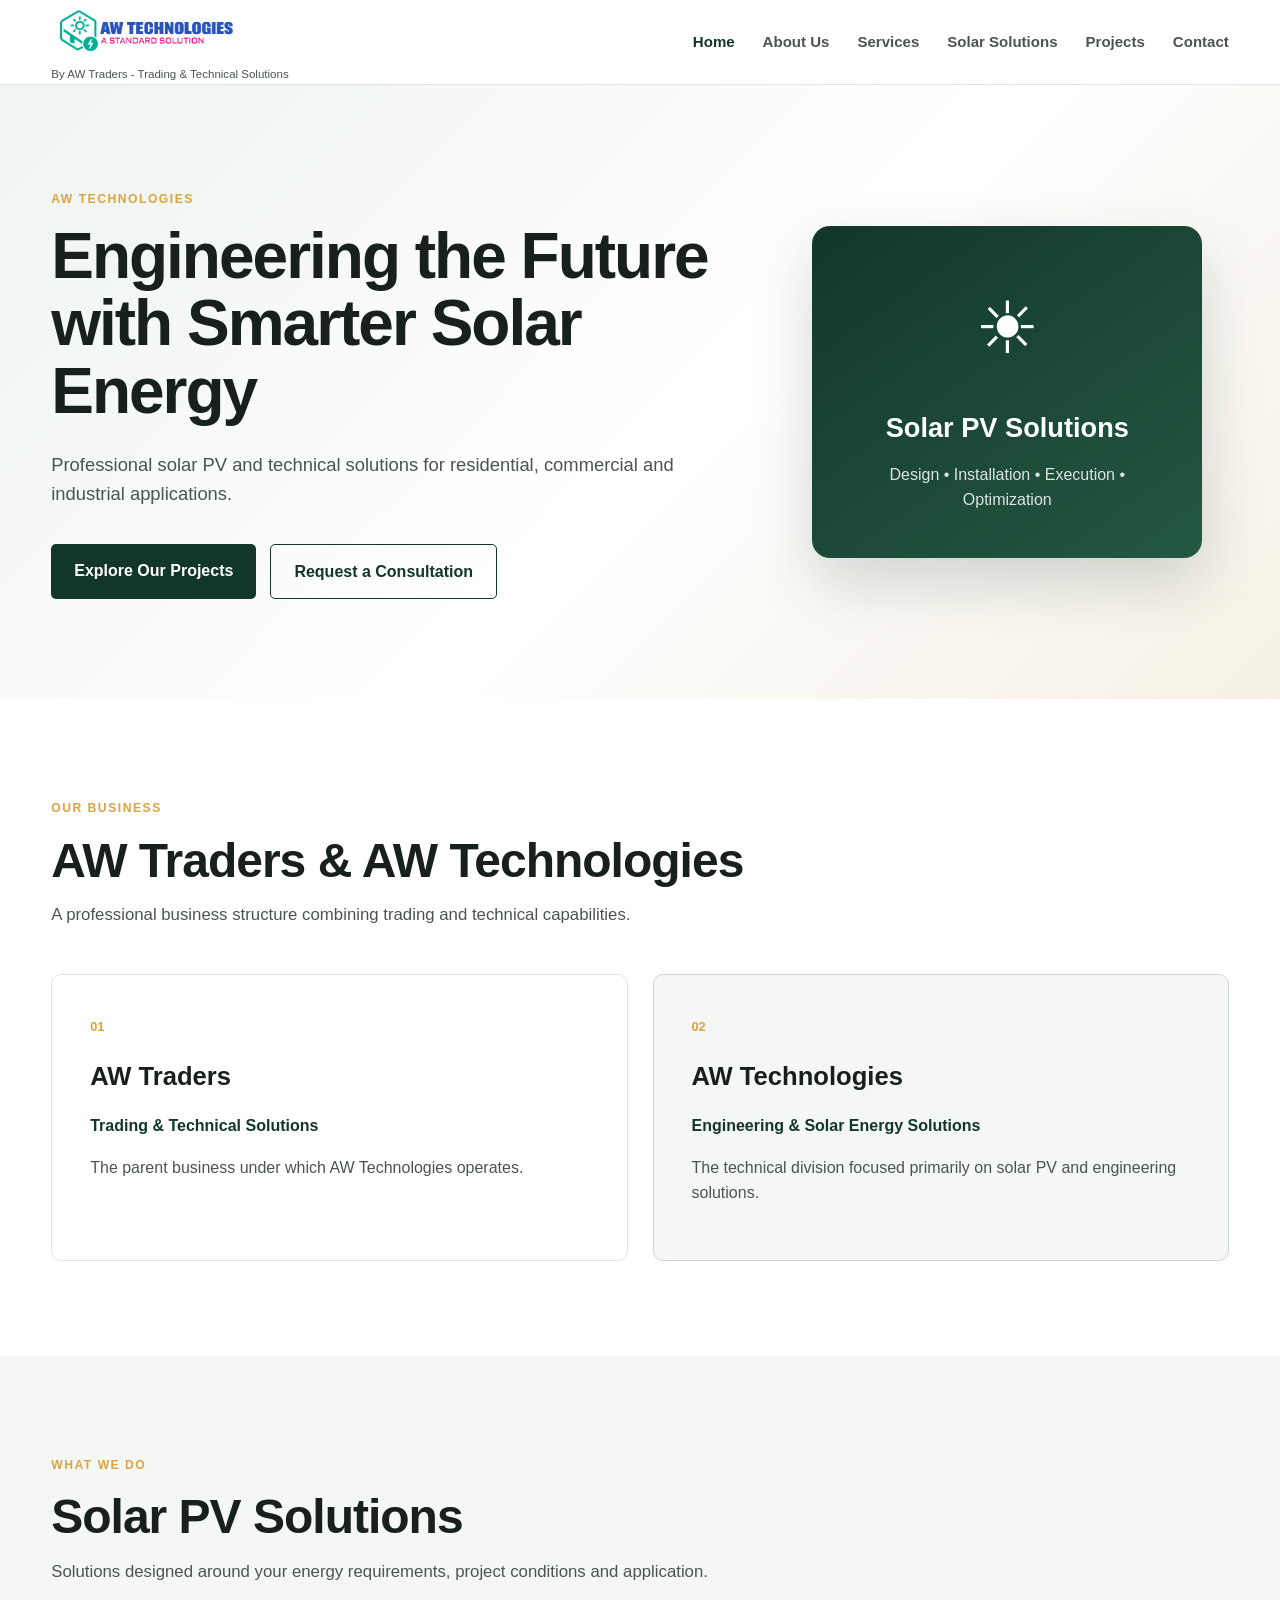
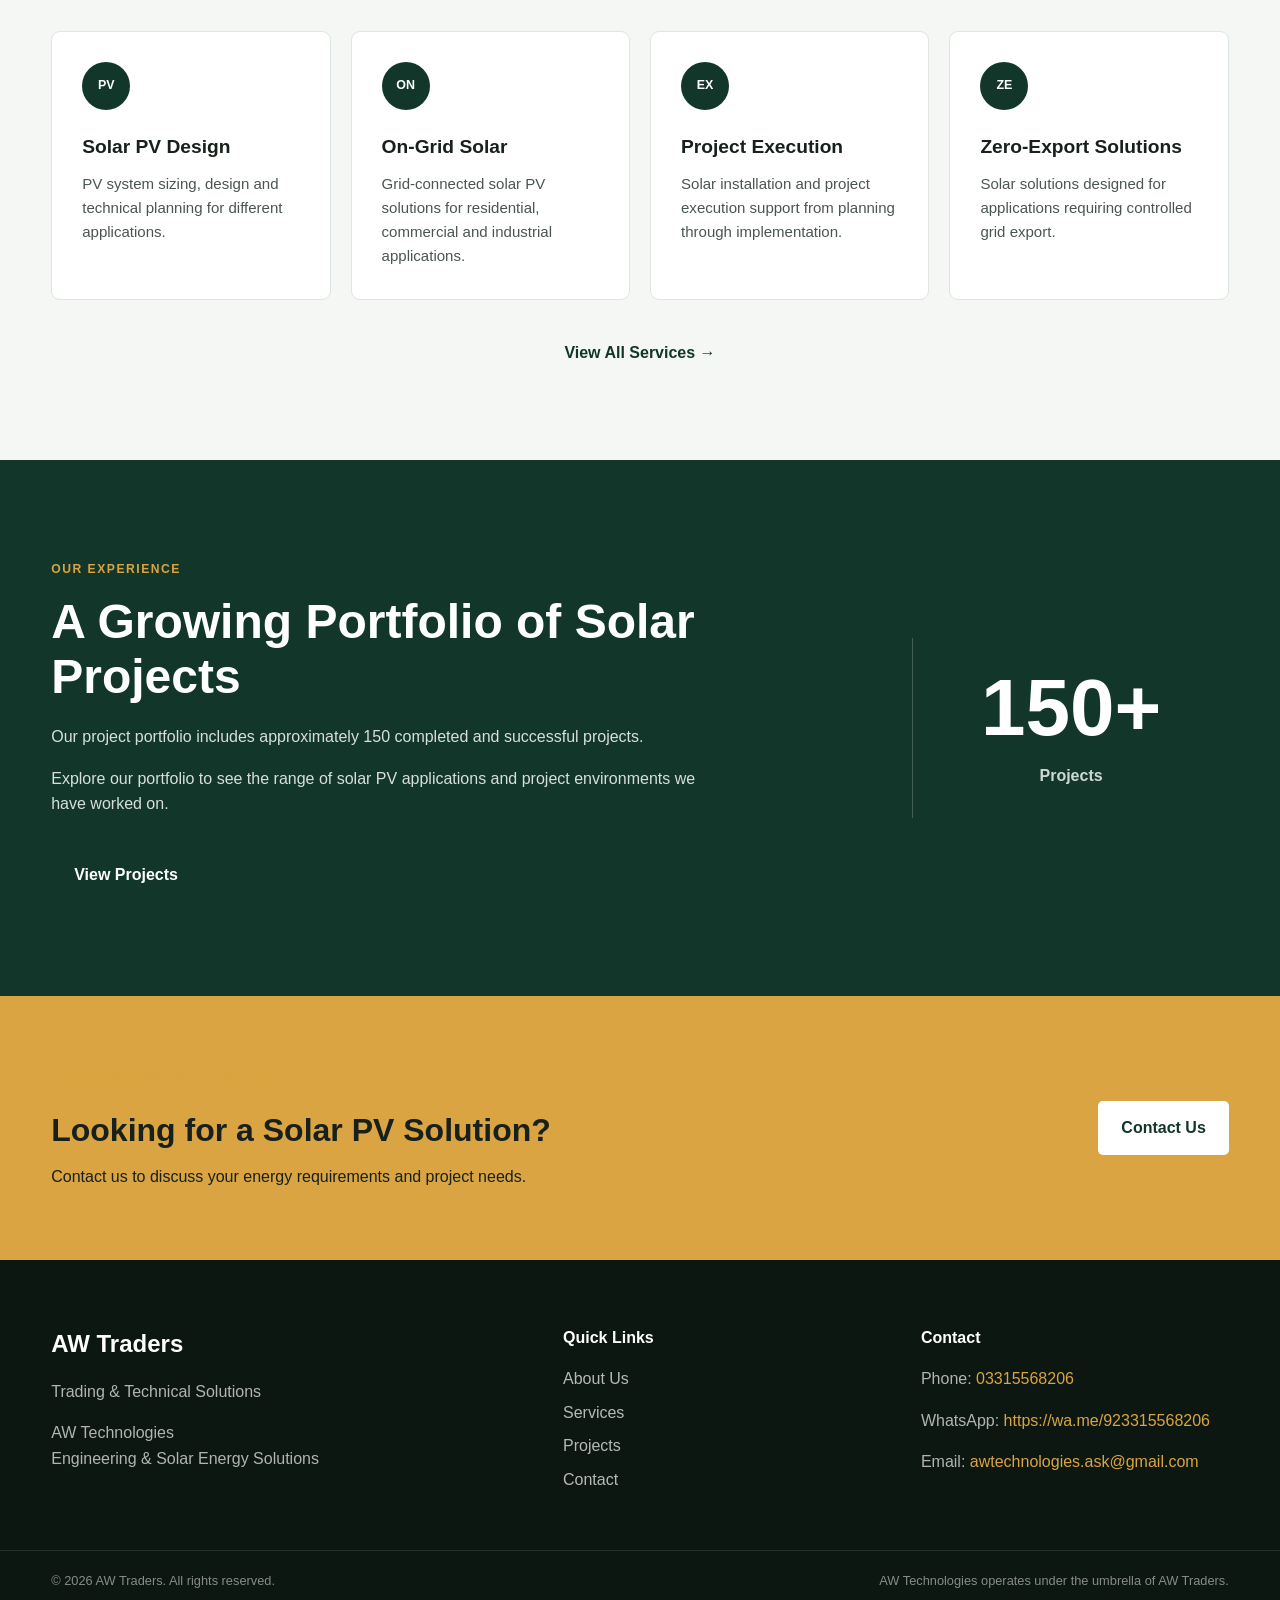
==== commit 9b9b3b03: "Fix HTML encoding issues in index.html" ====
--- a/index.html
+++ b/index.html
@@ -549,21 +549,21 @@
                 <p>
                     Phone:
                     <span class="placeholder">
-                        [PHONE NUMBER]
+                        03315568206
                     </span>
                 </p>
 
                 <p>
                     WhatsApp:
                     <span class="placeholder">
-                        [WHATSAPP NUMBER]
+                        https://wa.me/923315568206
                     </span>
                 </p>
 
                 <p>
                     Email:
                     <span class="placeholder">
-                        [EMAIL ADDRESS]
+                        awtechnologies.ask@gmail.com
                     </span>
                 </p>
 
@@ -596,4 +596,4 @@
 
 </body>
 
-</html>+</html>
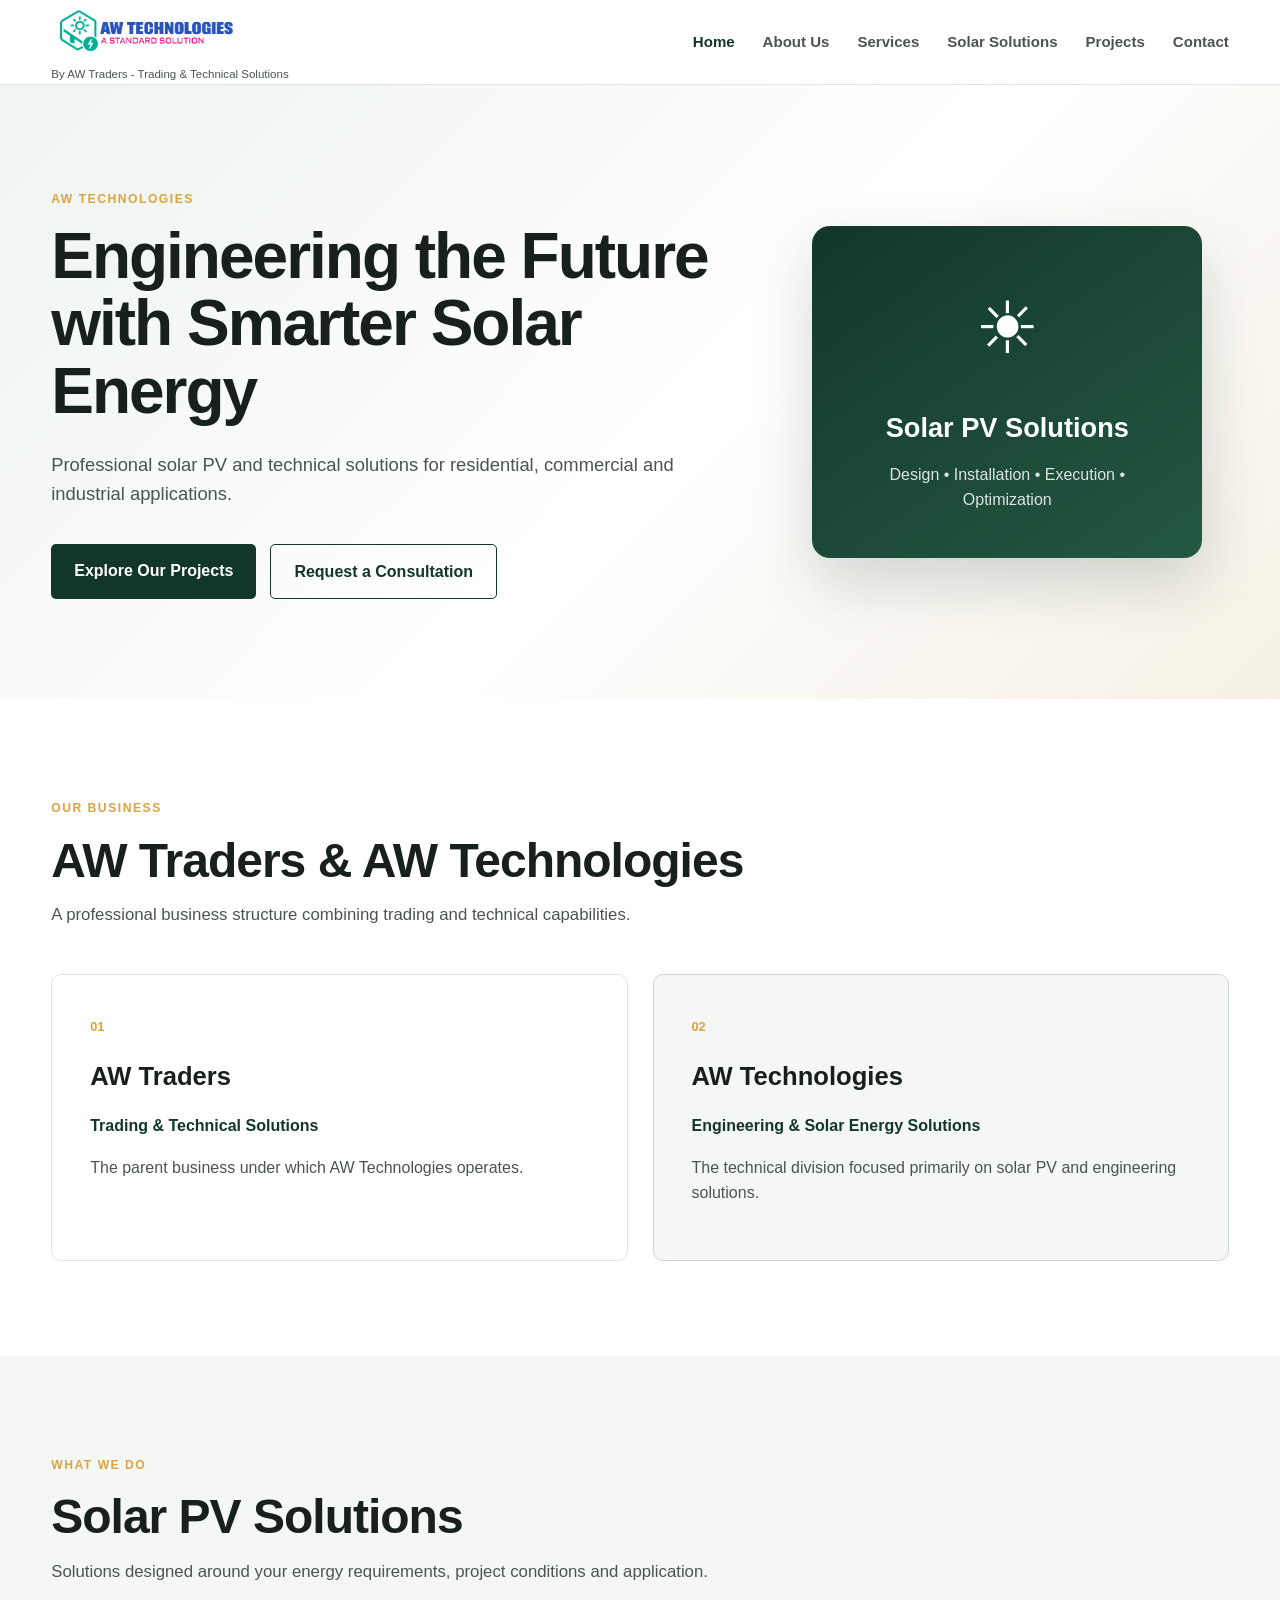
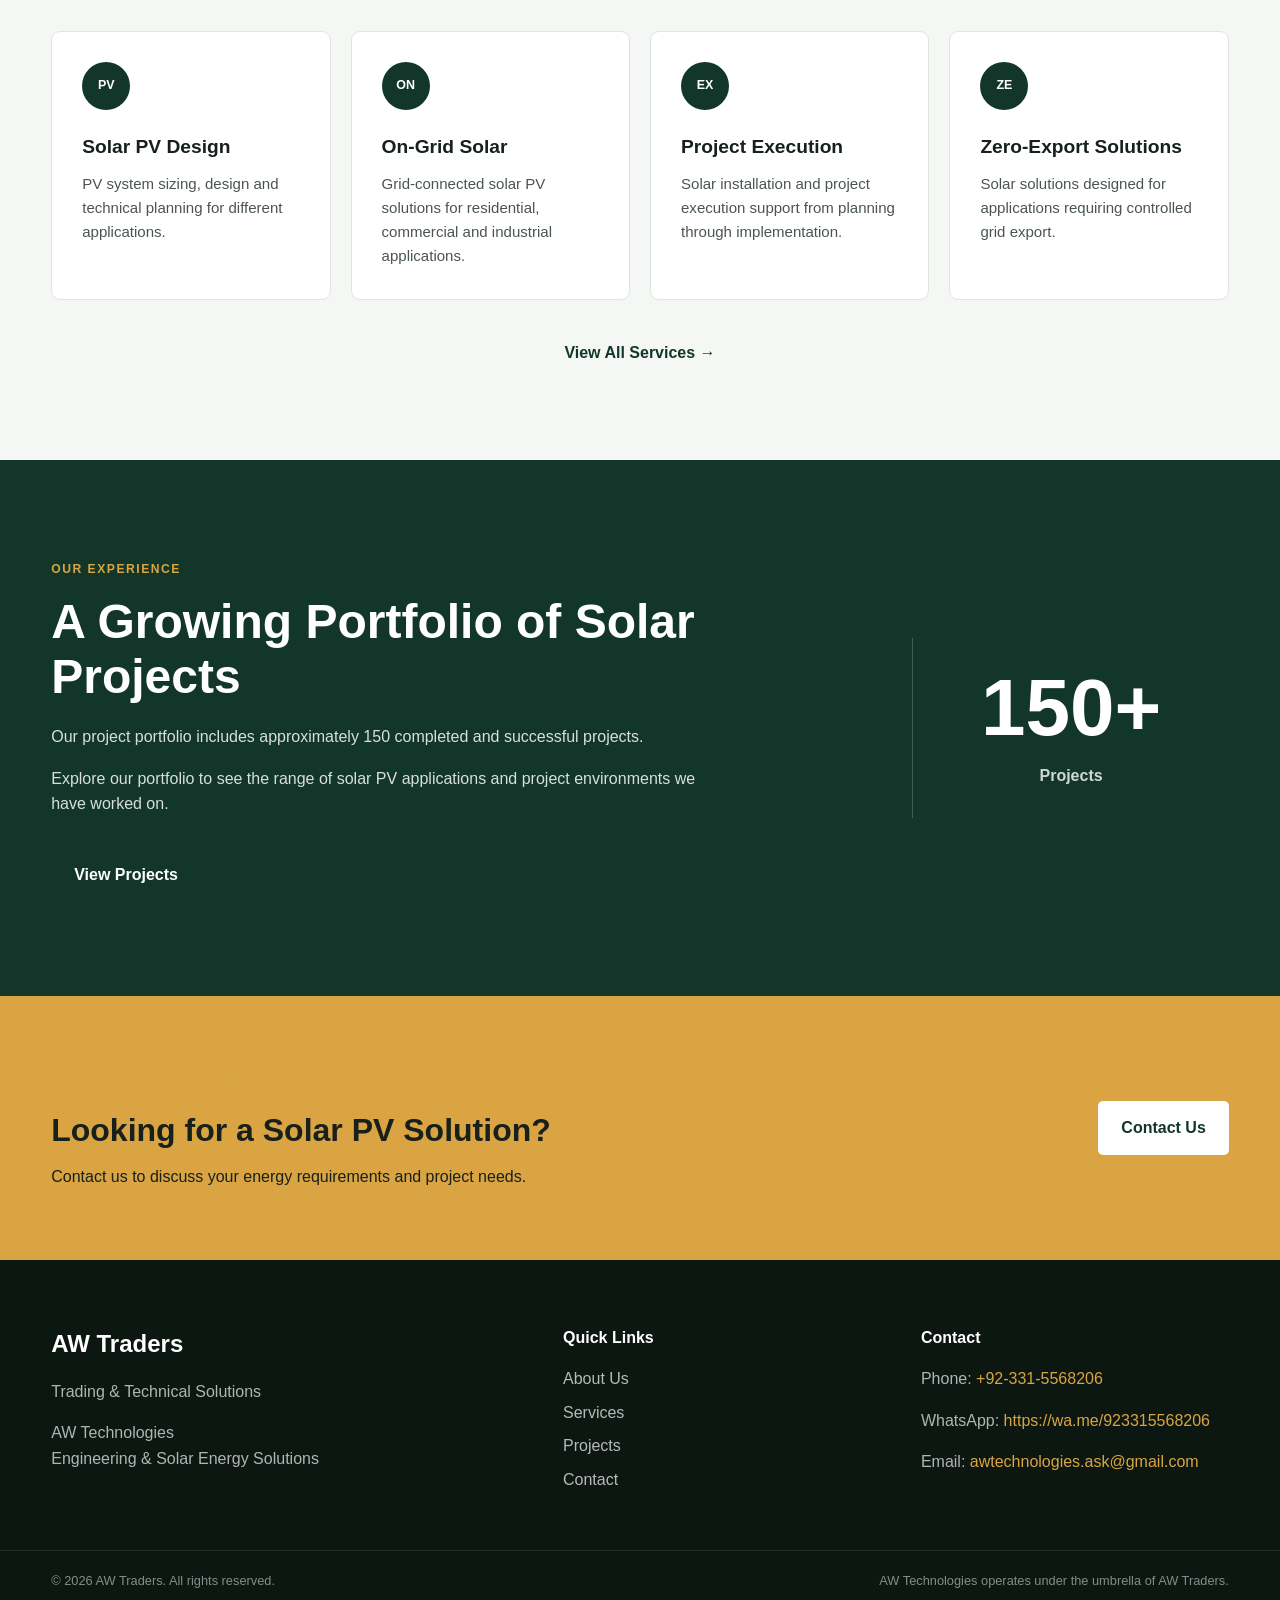
==== commit 7c0fc5e2: "Update index.html" ====
--- a/index.html
+++ b/index.html
@@ -549,7 +549,7 @@
                 <p>
                     Phone:
                     <span class="placeholder">
-                        03315568206
+                        +92-331-5568206
                     </span>
                 </p>
 
